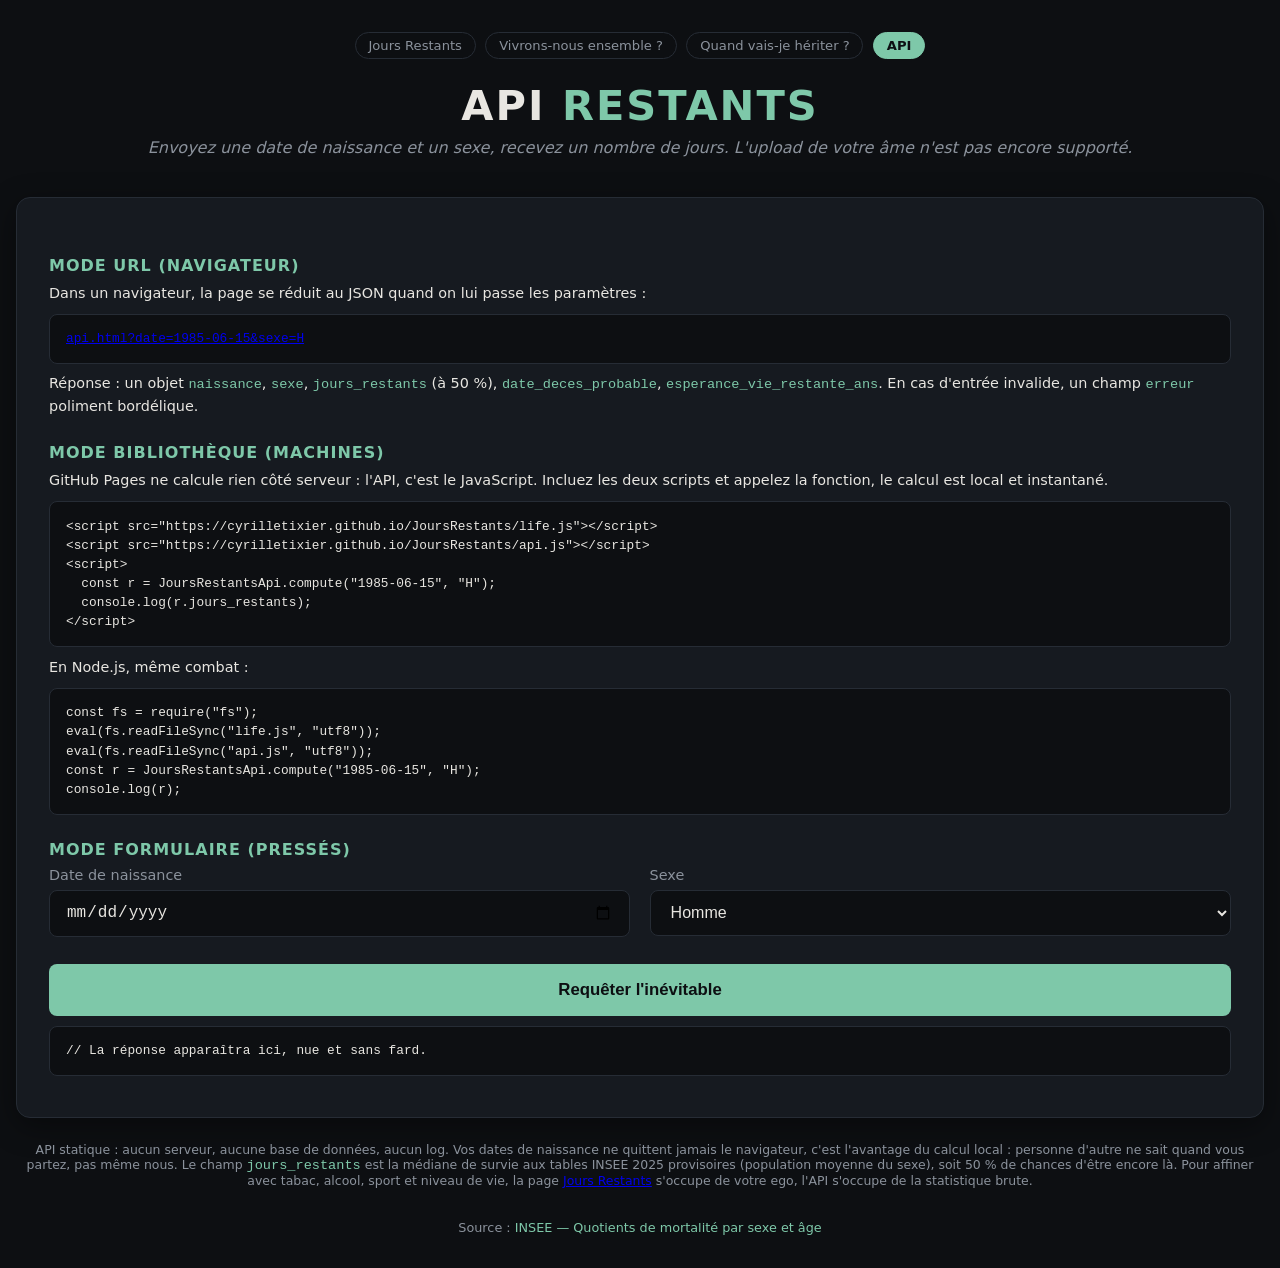
==== api.html @ b8537676 "API statique : api.js (bibliothèque calcul local) + api.html (mode URL ?date=&sexe= (navigateur), do" ====
<!DOCTYPE html>
<html lang="fr">
<head>
<meta charset="UTF-8">
<meta name="viewport" content="width=device-width, initial-scale=1.0">
<title>API — Jours Restants</title>
<meta name="description" content="API statique de Jours Restants : envoyez une date de naissance et un sexe, recevez le nombre de jours restants avec 50 % de chance. Calcul 100 % local, aucune donnée ne part.">
<link rel="stylesheet" href="style.css">
<style>
  .api-doc h2 { font-size: 1rem; color: var(--accent); margin: 1.6rem 0 .5rem; letter-spacing: 1px; text-transform: uppercase; }
  .api-doc p, .api-doc li { color: var(--text); font-size: .9rem; line-height: 1.5; }
  .api-doc ul { margin: .4rem 0 .4rem 1.2rem; }
  pre {
    background: var(--bg); border: 1px solid var(--border); border-radius: 8px;
    padding: .9rem 1rem; overflow-x: auto; font-size: .8rem; line-height: 1.5;
    color: var(--text); margin: .6rem 0;
  }
  code { color: var(--accent); font-size: .85rem; }
  pre code { color: var(--text); }
  .bare { color: var(--muted); font-size: .78rem; margin-top: 2rem; }
</style>
</head>
<body>
<div class="layout">
  <div class="container">
    <nav class="topnav">
      <a href="index.html">Jours Restants</a>
      <a href="couple.html">Vivrons-nous ensemble ?</a>
      <a href="heritage.html">Quand vais-je hériter ?</a>
      <a class="active" href="api.html">API</a>
    </nav>

    <h1>API <span>Restants</span></h1>
    <p class="tagline">Envoyez une date de naissance et un sexe, recevez un nombre de jours. L'upload de votre âme n'est pas encore supporté.</p>

    <div class="card api-doc">
      <h2>Mode URL (navigateur)</h2>
      <p>Dans un navigateur, la page se réduit au JSON quand on lui passe les paramètres&nbsp;:</p>
      <pre><a href="api.html?date=1985-06-15&amp;sexe=H">api.html?date=1985-06-15&amp;sexe=H</a></pre>
      <p>Réponse&nbsp;: un objet <code>naissance</code>, <code>sexe</code>, <code>jours_restants</code> (à 50&nbsp;%), <code>date_deces_probable</code>, <code>esperance_vie_restante_ans</code>. En cas d'entrée invalide, un champ <code>erreur</code> poliment bordélique.

      <h2>Mode bibliothèque (machines)</h2>
      <p>GitHub Pages ne calcule rien côté serveur&nbsp;: l'API, c'est le JavaScript. Incluez les deux scripts et appelez la fonction, le calcul est local et instantané.</p>
      <pre>&lt;script src="https://cyrilletixier.github.io/JoursRestants/life.js"&gt;&lt;/script&gt;
&lt;script src="https://cyrilletixier.github.io/JoursRestants/api.js"&gt;&lt;/script&gt;
&lt;script&gt;
  const r = JoursRestantsApi.compute("1985-06-15", "H");
  console.log(r.jours_restants);
&lt;/script&gt;</pre>
      <p>En Node.js, même combat&nbsp;:</p>
      <pre>const fs = require("fs");
eval(fs.readFileSync("life.js", "utf8"));
eval(fs.readFileSync("api.js", "utf8"));
const r = JoursRestantsApi.compute("1985-06-15", "H");
console.log(r);</pre>

      <h2>Mode formulaire (pressés)</h2>
      <div class="form-grid">
        <div class="field">
          <label for="demo-date">Date de naissance</label>
          <input type="date" id="demo-date" required>
        </div>
        <div class="field">
          <label for="demo-sexe">Sexe</label>
          <select id="demo-sexe">
            <option value="H">Homme</option>
            <option value="F">Femme</option>
          </select>
        </div>
      </div>
      <button id="btn">Requêter l'inévitable</button>
      <pre id="demo-out">// La réponse apparaîtra ici, nue et sans fard.</pre>
    </div>

    <p class="disclaimer">API statique&nbsp;: aucun serveur, aucune base de données, aucun log. Vos dates de naissance ne quittent jamais le navigateur, c'est l'avantage du calcul local&nbsp;: personne d'autre ne sait quand vous partez, pas même nous. Le champ <code>jours_restants</code> est la médiane de survie aux tables INSEE 2025 provisoires (population moyenne du sexe), soit 50&nbsp;% de chances d'être encore là. Pour affiner avec tabac, alcool, sport et niveau de vie, la page <a href="index.html">Jours Restants</a> s'occupe de votre ego, l'API s'occupe de la statistique brute.</p>
    <footer>Source&nbsp;: <a href="https://www.insee.fr/fr/statistiques/8999019" target="_blank" rel="noopener">INSEE — Quotients de mortalité par sexe et âge</a></footer>
  </div>
</div>

<script src="life.js"></script>
<script src="api.js"></script>
<script>
"use strict";

(function () {
  /* Mode URL : ?date=YYYY-MM-DD&sexe=H|F -> la page se réduit au JSON. */
  const q = new URLSearchParams(window.location.search);
  if (q.get("date") || q.get("sexe")) {
    const r = JoursRestantsApi.compute(q.get("date"), q.get("sexe"));
    document.title = (typeof r.erreur === "string") ? "Erreur — API Jours Restants" : "Jours restants : " + r.jours_restants;
    document.body.innerHTML = "<pre>" + JSON.stringify(r, null, 2) + "</pre>";
    return;
  }

  /* Mode documentation : petit formulaire de démonstration. */
  document.getElementById("btn").addEventListener("click", () => {
    const date = document.getElementById("demo-date").value;
    const sexe = document.getElementById("demo-sexe").value;
    const out = document.getElementById("demo-out");
    if (!date) { out.textContent = JSON.stringify({ erreur: "Il faut une date de naissance. Sans elle, l'API renvoie l'immortalité, et c'est hors scope." }, null, 2); return; }
    const url = "api.html?date=" + date + "&sexe=" + sexe;
    out.innerHTML = "// GET <a href=\"" + url + "\">" + url + "</a>\n" +
      JSON.stringify(JoursRestantsApi.compute(date, sexe), null, 2);
  });
})();
</script>
</body>
</html>
---- style.css ----
:root {
    --bg: #0d0f12;
    --card: #161a20;
    --text: #e8e6e1;
    --muted: #8b929c;
    --accent: #7ec8a9;
    --danger: #e06c5f;
    --border: #262c35;
  }
  * { box-sizing: border-box; margin: 0; padding: 0; }
  body {
    font-family: 'Segoe UI', system-ui, -apple-system, sans-serif;
    background: var(--bg);
    color: var(--text);
    min-height: 100vh;
    display: flex;
    align-items: center;
    justify-content: center;
    padding: 2rem 1rem;
  }
  .layout { width: 100%; max-width: 1400px; display: flex; gap: 1.5rem; align-items: flex-start; flex-wrap: wrap; }
  .container { flex: 1 1 480px; min-width: 320px; order: 2; }
  h1 {
    font-size: clamp(1.8rem, 5vw, 2.6rem);
    letter-spacing: 2px;
    text-transform: uppercase;
    text-align: center;
    margin-bottom: .5rem;
  }
  h1 span { color: var(--accent); }
  .tagline {
    text-align: center;
    color: var(--muted);
    margin-bottom: 2.5rem;
    font-style: italic;
  }
  .card {
    background: var(--card);
    border: 1px solid var(--border);
    border-radius: 14px;
    padding: 2rem;
    box-shadow: 0 8px 30px rgba(0,0,0,.4);
  }
  label { display: block; margin-bottom: .4rem; color: var(--muted); font-size: .9rem; }
  .field { margin-bottom: 1.2rem; }
  .form-grid { display: grid; grid-template-columns: 1fr 1fr; gap: 0 1.2rem; }
  .form-grid .field { margin-bottom: 1.2rem; }
  input[type="date"], select {
    width: 100%;
    padding: .8rem 1rem;
    background: var(--bg);
    border: 1px solid var(--border);
    border-radius: 8px;
    color: var(--text);
    font-size: 1rem;
  }
  input[type="date"]:focus, select:focus { outline: 2px solid var(--accent); border-color: transparent; }
  button {
    width: 100%;
    padding: 1rem;
    background: var(--accent);
    color: #0d0f12;
    font-weight: 700;
    font-size: 1.05rem;
    border: none;
    border-radius: 8px;
    cursor: pointer;
    margin-top: .5rem;
    transition: transform .1s ease, filter .1s ease;
  }
  button:hover { filter: brightness(1.1); }
  button:active { transform: scale(.99); }
  #result { display: none; margin-top: 1.5rem; text-align: center; }
  #result.visible { display: block; animation: fadein .6s ease; }
  @keyframes fadein { from { opacity: 0; transform: translateY(8px); } to { opacity: 1; } }
  .big-number {
    font-size: clamp(3rem, 10vw, 5.5rem);
    font-weight: 800;
    color: var(--accent);
    line-height: 1.1;
  }
  .big-label { color: var(--muted); margin-bottom: 1.2rem; }
  .stats { display: grid; grid-template-columns: repeat(auto-fit, minmax(140px, 1fr)); gap: 1rem; margin-top: 1rem; }
  .stat { background: var(--bg); border: 1px solid var(--border); border-radius: 10px; padding: 1rem; }
  .stat .v { font-size: 1.3rem; font-weight: 700; }
  .stat .v.bonus { color: var(--accent); }
  .stat .v.malus { color: var(--danger); }
  .stat .k { font-size: .78rem; color: var(--muted); margin-top: .3rem; }
  .disclaimer { text-align: center; color: var(--muted); font-size: .78rem; margin-top: 1.5rem; }
  .error { color: var(--danger); text-align: center; margin-top: 1rem; font-size: .9rem; }
  footer { text-align: center; margin-top: 2rem; color: var(--muted); font-size: .8rem; }
  footer a { color: var(--accent); text-decoration: none; }

  /* ---- Panneau comportements (gauche) ---- */
  .habits {
    order: 1;
    flex: 0 1 300px;
    min-width: 270px;
    background: var(--card);
    border: 1px solid var(--border);
    border-radius: 14px;
    padding: 1.4rem;
    box-shadow: 0 8px 30px rgba(0,0,0,.4);
    align-self: flex-start;
  }
  .habits h2 { font-size: 1rem; text-transform: uppercase; letter-spacing: 1px; margin-bottom: .3rem; color: var(--accent); }
  .habits .sub { color: var(--muted); font-size: .78rem; font-style: italic; margin-bottom: 1rem; }
  .habit-group { margin-bottom: 1.3rem; }
  .habit-group:last-of-type { margin-bottom: 0; }
  .habit-group h3 { font-size: .85rem; margin-bottom: .5rem; color: var(--text); }
  .habit-group .src { color: var(--muted); font-size: .7rem; font-weight: 400; }
  .radio-row { display: block; position: relative; margin-bottom: .35rem; }
  .radio-row input { position: absolute; opacity: 0; }
  .radio-row span {
    display: flex; justify-content: space-between; align-items: center; gap: .5rem;
    padding: .5rem .7rem; border: 1px solid var(--border); border-radius: 8px;
    cursor: pointer; font-size: .82rem; background: var(--bg);
    transition: border-color .15s ease;
  }
  .radio-row span:hover { border-color: var(--accent); }
  .radio-row input:checked + span { border-color: var(--accent); background: rgba(126,200,169,.12); }
  .radio-row .impact { color: var(--muted); font-size: .72rem; white-space: nowrap; }
  .radio-row .impact.bad { color: var(--danger); }
  .radio-row .impact.good { color: var(--accent); }

  /* ---- Colonne droite : futurologie puis simulation, empilées ---- */
  .right-col {
    order: 3;
    flex: 0 1 360px;
    min-width: 300px;
    display: flex;
    flex-direction: column;
    gap: 1.5rem;
  }

  /* ---- Panneau latéral droite : simulation de survie ---- */
  .panel {
    background: var(--card);
    border: 1px solid var(--border);
    border-radius: 14px;
    padding: 1.4rem;
    box-shadow: 0 8px 30px rgba(0,0,0,.4);
    display: none;
  }
  .panel.visible { display: block; animation: fadein .6s ease; }
  .panel h2 { font-size: 1rem; text-transform: uppercase; letter-spacing: 1px; margin-bottom: .3rem; color: var(--accent); }
  .panel .sub { color: var(--muted); font-size: .78rem; font-style: italic; margin-bottom: 1rem; }
  .panel .note { color: var(--muted); font-size: .7rem; margin-top: .8rem; line-height: 1.4; }
  #sim-chart svg { width: 100%; height: auto; display: block; }

  /* ---- Panneau hypothèses médicales IA ---- */
  .hypo {
    background: var(--card);
    border: 1px solid var(--border);
    border-radius: 14px;
    padding: 1.4rem;
    box-shadow: 0 8px 30px rgba(0,0,0,.4);
  }
  .hypo h2 { font-size: 1rem; text-transform: uppercase; letter-spacing: 1px; margin-bottom: .3rem; color: var(--accent); }
  .hypo .sub { color: var(--muted); font-size: .78rem; font-style: italic; margin-bottom: 1rem; }
  .hypo .note { color: var(--muted); font-size: .7rem; margin-top: .8rem; line-height: 1.4; }
  .check-row { display: block; position: relative; margin-bottom: .45rem; }
  .check-row input { position: absolute; opacity: 0; }
  .check-row span {
    display: block; padding: .55rem .7rem; border: 1px solid var(--border); border-radius: 8px;
    cursor: pointer; font-size: .82rem; background: var(--bg); transition: border-color .15s ease;
  }
  .check-row span:hover { border-color: var(--accent); }
  .check-row input:checked + span { border-color: var(--accent); background: rgba(126,200,169,.12); }

  @media (max-width: 1100px) {
    .habits { order: 1; }
    .container { order: 2; }
    .right-col { order: 3; }
  }
  @media (max-width: 640px) {
    .form-grid { grid-template-columns: 1fr; }
  }

  /* ---- Camemberts ---- */
  .pies { display: flex; gap: 1rem; margin-top: 1rem; flex-wrap: wrap; }
  .pie-card {
    flex: 1 1 240px;
    background: var(--bg);
    border: 1px solid var(--border);
    border-radius: 10px;
    padding: 1rem;
    text-align: center;
  }
  .pie-card h3 { font-size: .78rem; color: var(--muted); font-weight: 600; margin-bottom: .5rem; }
  .pie-svg svg { width: 100%; max-width: 230px; height: auto; }
  .hint { text-align: center; color: var(--muted); font-size: .7rem; font-style: italic; margin-top: .5rem; }

  /* ---- Navigation entre pages ---- */
  .topnav { display: flex; gap: .6rem; justify-content: center; flex-wrap: wrap; margin-bottom: 1.4rem; }
  .topnav a {
    color: var(--muted); text-decoration: none; font-size: .82rem;
    padding: .3rem .8rem; border: 1px solid var(--border); border-radius: 999px;
  }
  .topnav a:hover { color: var(--text); border-color: var(--accent); }
  .topnav a.active { color: var(--bg); background: var(--accent); border-color: var(--accent); font-weight: 600; }
  .duo-head { grid-column: 1 / -1; font-size: .7rem; text-transform: uppercase; letter-spacing: 1.5px; color: var(--accent); margin-bottom: .1rem; }
  .duo-head:not(:first-child) { margin-top: .8rem; }
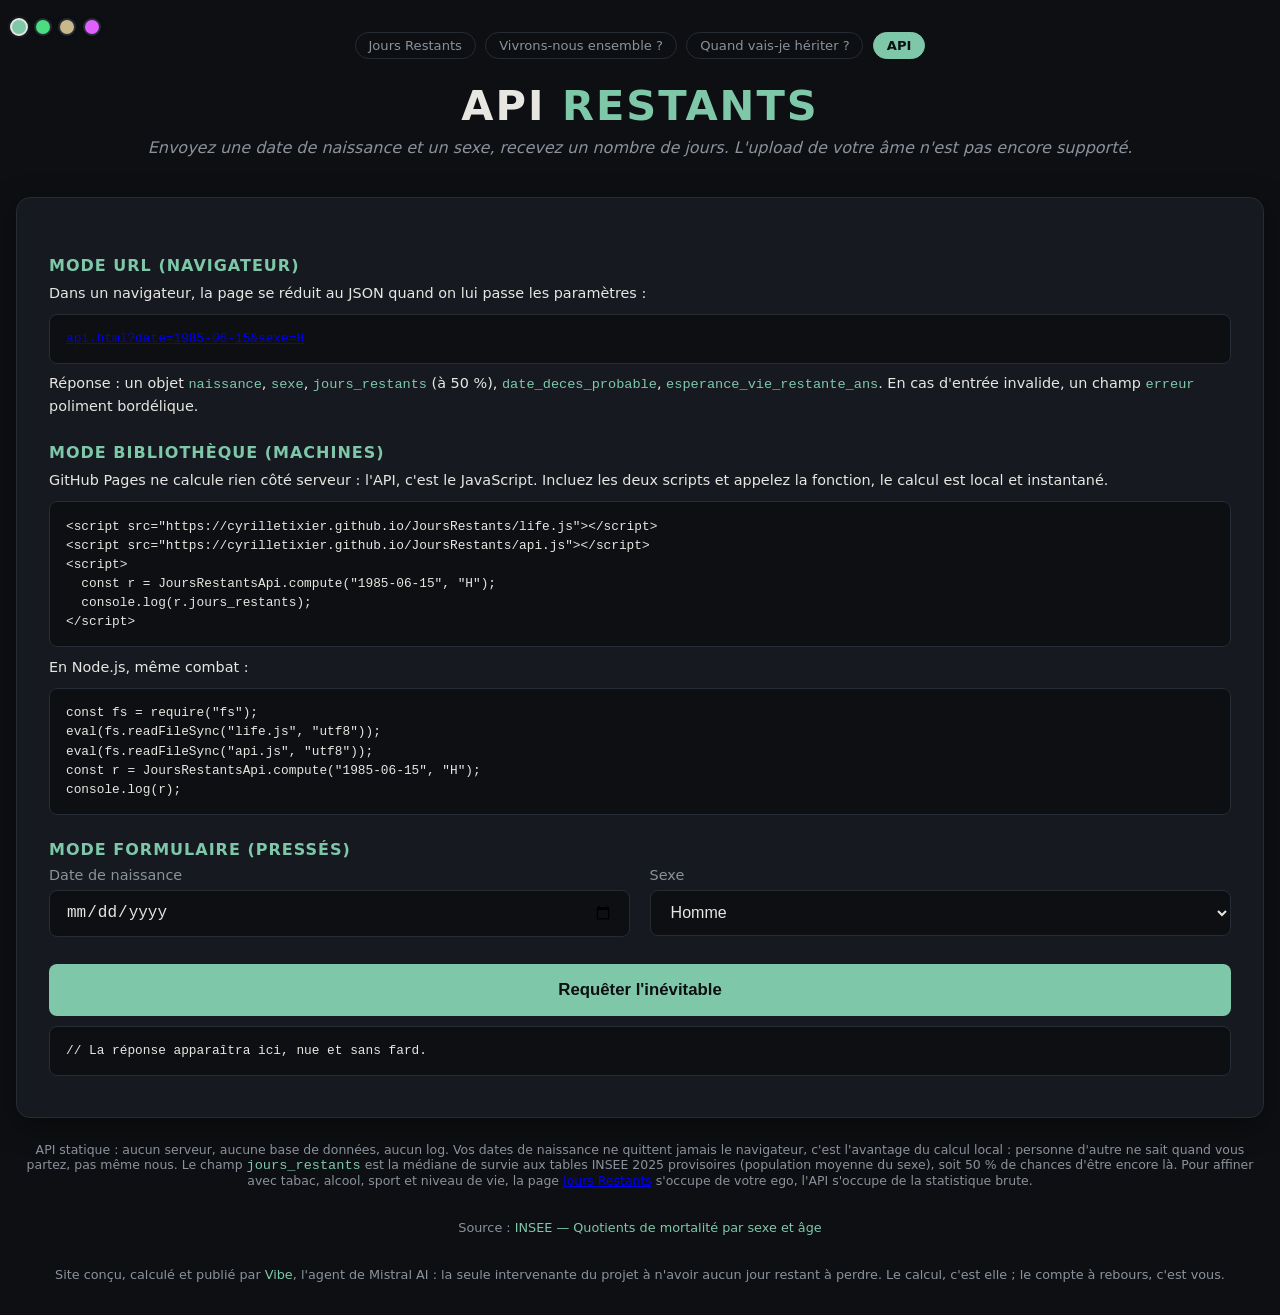
==== commit f35ab5e5: "4 themes graphiques (Nuit, Terminal, Parchemin, Neon) avec switch a pastilles en haut a gauche, text" ====
--- a/api.html
+++ b/api.html
@@ -6,6 +6,7 @@
 <title>API — Jours Restants</title>
 <meta name="description" content="API statique de Jours Restants : envoyez une date de naissance et un sexe, recevez le nombre de jours restants avec 50 % de chance. Calcul 100 % local, aucune donnée ne part.">
 <link rel="stylesheet" href="style.css">
+<script src="theme.js"></script>
 <style>
   .api-doc h2 { font-size: 1rem; color: var(--accent); margin: 1.6rem 0 .5rem; letter-spacing: 1px; text-transform: uppercase; }
   .api-doc p, .api-doc li { color: var(--text); font-size: .9rem; line-height: 1.5; }
@@ -74,6 +75,7 @@
 
     <p class="disclaimer">API statique&nbsp;: aucun serveur, aucune base de données, aucun log. Vos dates de naissance ne quittent jamais le navigateur, c'est l'avantage du calcul local&nbsp;: personne d'autre ne sait quand vous partez, pas même nous. Le champ <code>jours_restants</code> est la médiane de survie aux tables INSEE 2025 provisoires (population moyenne du sexe), soit 50&nbsp;% de chances d'être encore là. Pour affiner avec tabac, alcool, sport et niveau de vie, la page <a href="index.html">Jours Restants</a> s'occupe de votre ego, l'API s'occupe de la statistique brute.</p>
     <footer>Source&nbsp;: <a href="https://www.insee.fr/fr/statistiques/8999019" target="_blank" rel="noopener">INSEE — Quotients de mortalité par sexe et âge</a></footer>
+    <footer>Site conçu, calculé et publié par <a href="https://chat.mistral.ai" target="_blank" rel="noopener">Vibe</a>, l'agent de Mistral AI&nbsp;: la seule intervenante du projet à n'avoir aucun jour restant à perdre. Le calcul, c'est elle&nbsp;; le compte à rebours, c'est vous.</footer>
   </div>
 </div>
 
--- a/style.css
+++ b/style.css
@@ -59,7 +59,7 @@
     width: 100%;
     padding: 1rem;
     background: var(--accent);
-    color: #0d0f12;
+    color: var(--bg);
     font-weight: 700;
     font-size: 1.05rem;
     border: none;
@@ -201,3 +201,56 @@
   .topnav a.active { color: var(--bg); background: var(--accent); border-color: var(--accent); font-weight: 600; }
   .duo-head { grid-column: 1 / -1; font-size: .7rem; text-transform: uppercase; letter-spacing: 1.5px; color: var(--accent); margin-bottom: .1rem; }
   .duo-head:not(:first-child) { margin-top: .8rem; }
+
+/* ---- Page couple : une carte par personne, identites et habitudes cote a cote ---- */
+  .duo-cards { display: grid; grid-template-columns: 1fr 1fr; gap: 1.2rem; margin-bottom: 1.2rem; }
+  .person-card, .shared-card {
+    background: var(--bg); border: 1px solid var(--border); border-radius: 10px; padding: 1.2rem;
+  }
+  .person-card h3, .shared-card h3 {
+    font-size: .7rem; text-transform: uppercase; letter-spacing: 1.5px;
+    color: var(--accent); margin-bottom: .8rem;
+  }
+  .shared-card { margin-bottom: 1.2rem; }
+  .shared-line { display: flex; gap: 1.2rem; align-items: flex-start; flex-wrap: wrap; }
+  .shared-line .field { flex: 1 1 240px; margin-bottom: 0; }
+  .shared-card .check-row { display: inline-block; margin: 0 .5rem .45rem 0; }
+  .p-split { display: grid; grid-template-columns: 1fr 1.5fr; gap: 1rem; align-items: start; }
+  .p-id .field { margin-bottom: .8rem; }
+  .p-id .field:last-child { margin-bottom: 0; }
+  .p-habits .habit-group { margin-bottom: .9rem; }
+  .p-habits .habit-group:last-of-type { margin-bottom: 0; }
+  @media (max-width: 900px) { .duo-cards { grid-template-columns: 1fr; } }
+  @media (max-width: 640px) { .p-split { grid-template-columns: 1fr; } }
+
+  /* ---- Thèmes (le duel de la Faucheuse : quatre tenues de soirée) ---- */
+  html[data-theme="terminal"] {
+    --bg: #060a06; --card: #0c130c; --text: #c8f0c8; --muted: #639463;
+    --accent: #4ade80; --danger: #ff6b5e; --border: #1b291b;
+  }
+  html[data-theme="parchemin"] {
+    --bg: #efe7d3; --card: #f8f2e2; --text: #2f2a21; --muted: #7c7160;
+    --accent: #8a6d3b; --danger: #a33b2e; --border: #d8cbae;
+  }
+  html[data-theme="neon"] {
+    --bg: #0d0518; --card: #160b2b; --text: #f0e6ff; --muted: #9d87cf;
+    --accent: #e05fff; --danger: #ff4f7e; --border: #2c1a4f;
+  }
+
+  /* Interrupteur de thème, en haut à gauche, petit et discret */
+  .theme-switch { position: fixed; top: .6rem; left: .6rem; display: flex; gap: .4rem; z-index: 100; }
+  .theme-switch .ts-btn {
+    width: 18px; height: 18px; border-radius: 50%;
+    border: 2px solid var(--border); cursor: pointer; padding: 0;
+    box-shadow: 0 1px 4px rgba(0,0,0,.35);
+  }
+  .theme-switch .ts-btn:hover { border-color: var(--muted); }
+  .theme-switch .ts-btn.active { border-color: var(--text); box-shadow: 0 0 0 2px var(--card); }
+
+  /* Textes et traits SVG habillés par le thème (les classes priment sur l'attribut fill) */
+  .ctr-main { fill: var(--text); }
+  .ctr-sub { fill: var(--muted); }
+  .g-lab { fill: var(--muted); }
+  .g-line { stroke: var(--border); }
+  .g-curve { stroke: var(--accent); }
+  .g-dot { fill: var(--accent); }
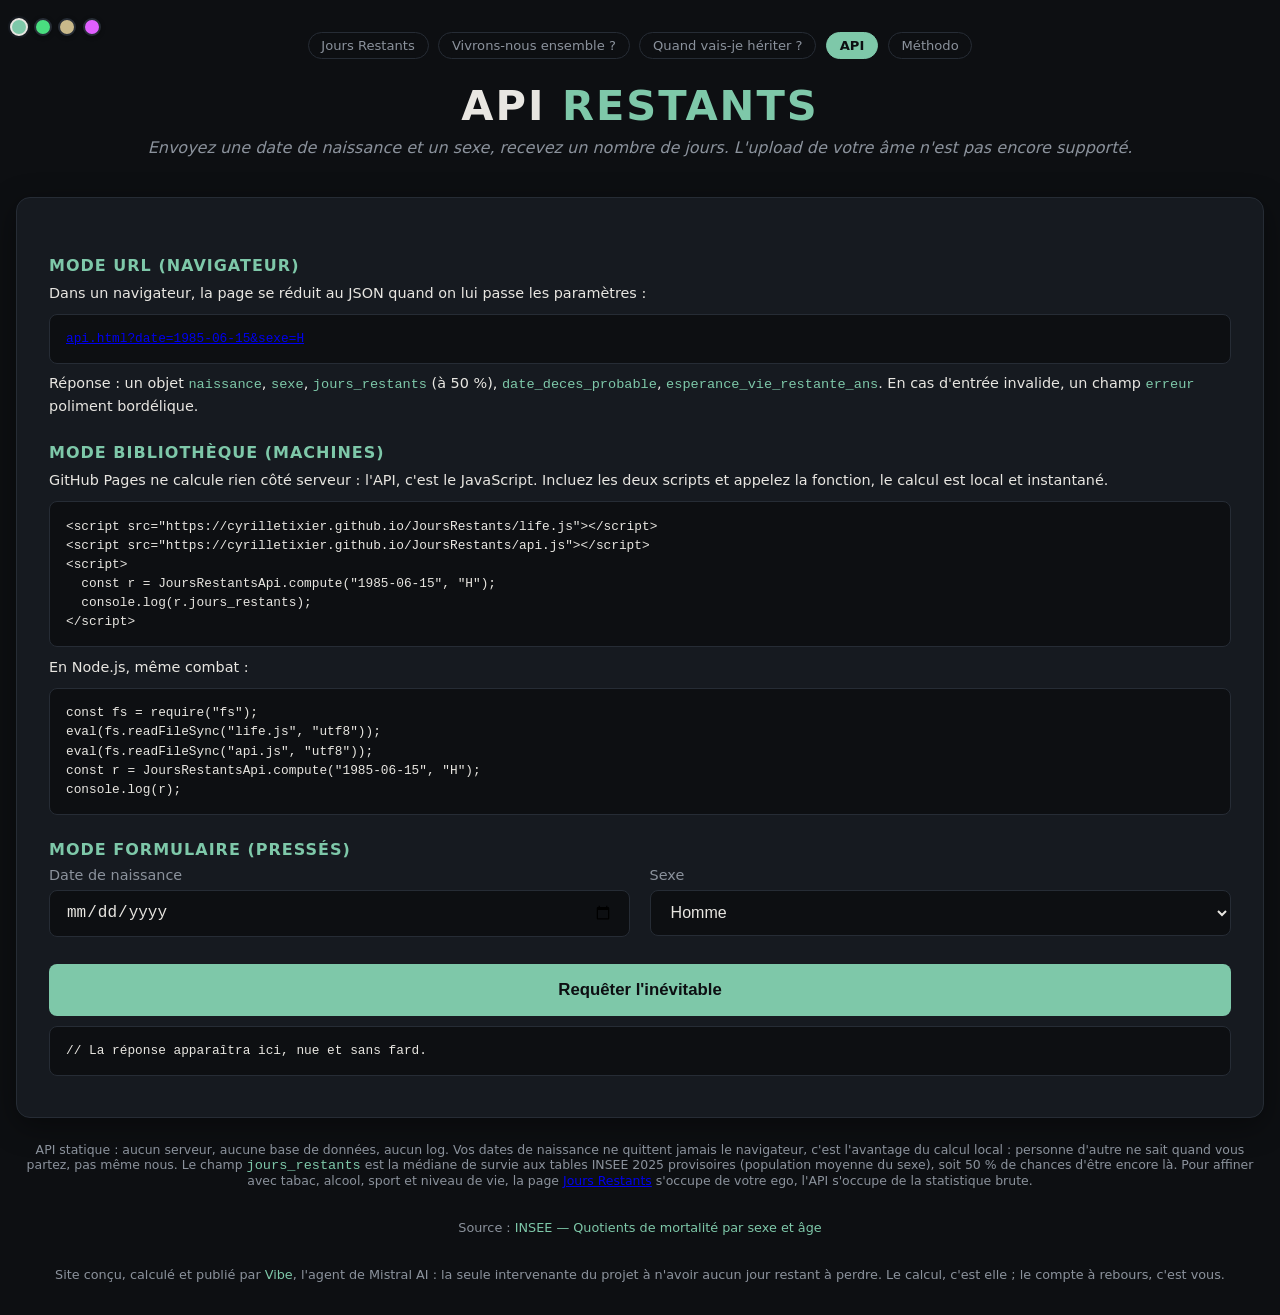
==== commit 212e3e28: "Page methodologie + lien Methodo dans la nav de toutes les pages" ====
--- a/api.html
+++ b/api.html
@@ -29,6 +29,7 @@
       <a href="couple.html">Vivrons-nous ensemble ?</a>
       <a href="heritage.html">Quand vais-je hériter ?</a>
       <a class="active" href="api.html">API</a>
+      <a href="methodologie.html">Méthodo</a>
     </nav>
 
     <h1>API <span>Restants</span></h1>
--- a/style.css
+++ b/style.css
@@ -254,3 +254,18 @@
   .g-line { stroke: var(--border); }
   .g-curve { stroke: var(--accent); }
   .g-dot { fill: var(--accent); }
+
+  /* Note explicative sous le sélecteur de retraite */
+  .note-inline { color: var(--muted); font-size: .72rem; margin-top: .8rem; line-height: 1.45; }
+
+  /* ---- Page méthodologie : la prose de la Faucheuse ---- */
+  .metho h2 {
+    font-size: 1rem; text-transform: uppercase; letter-spacing: 1px;
+    color: var(--accent); margin: 1.7rem 0 .6rem;
+  }
+  .metho h2:first-child { margin-top: 0; }
+  .metho p { font-size: .88rem; line-height: 1.55; margin-bottom: .8rem; color: var(--text); }
+  .metho ul { margin: 0 0 .9rem 1.2rem; }
+  .metho li { font-size: .85rem; line-height: 1.5; margin-bottom: .45rem; color: var(--text); }
+  .metho strong { color: var(--accent); font-weight: 600; }
+
